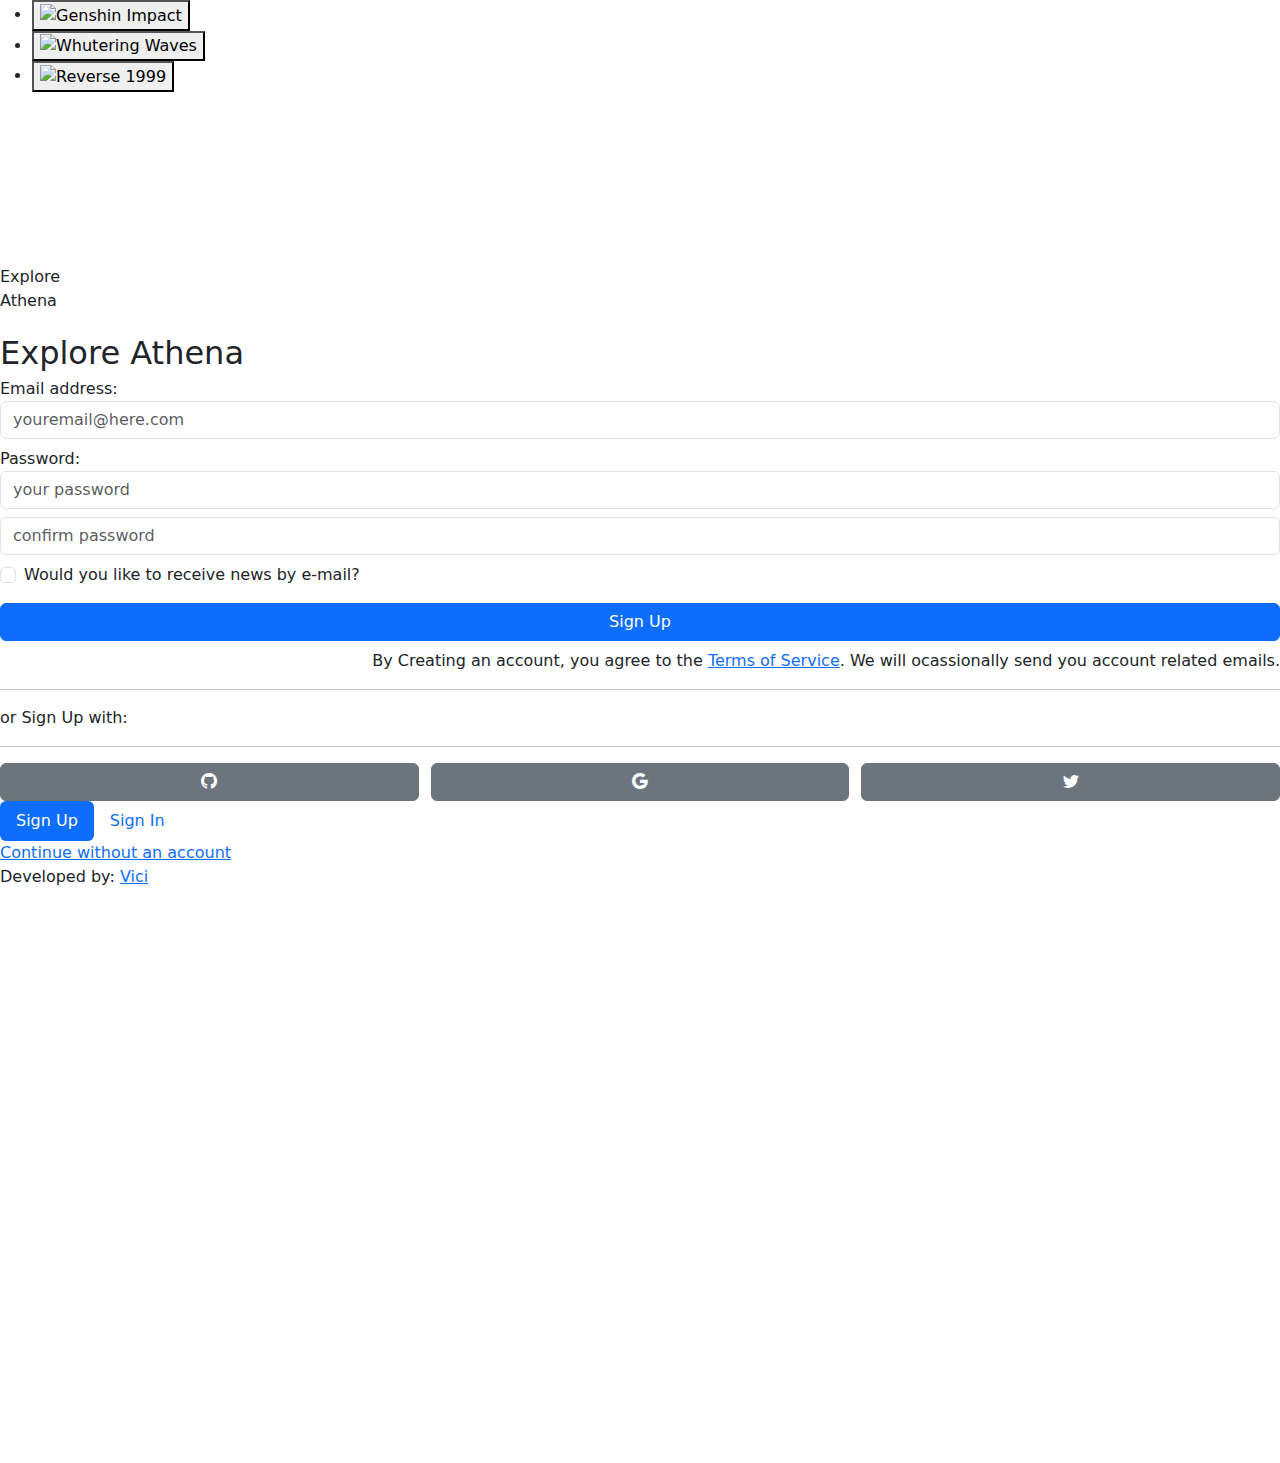
==== public/index.html @ e0874494 "v0.12b. Vercel hotfix" ====
<!DOCTYPE html>
<html lang="pt-BR">

<head>
	<!-- Starting -->
	<title>Re: Athena</title>
	<meta name="description" content="Project Re: Athena">
	<link rel="icon" type="image/x-icon" href="public/assets/common/logo/favicon.jpg">
	<meta name="author" content='Victor "Vici" Pires'>
	<meta name="keywords" content="design, web development, portfolio, games, genshin impact">
	<!-- Meta -->
	<meta charset="UTF-8">
	<meta name="viewport" content="width=device-width, initial-scale=1.0">
	<!-- Google Fonts -->
	<link rel="preconnect" href="https://fonts.googleapis.com">
	<link rel="preconnect" href="https://fonts.gstatic.com" crossorigin>
	<!-- Styles: Global -->
	<link rel="stylesheet" href="src/styles/global/badass.css">
	<link rel="stylesheet" href="src/styles/global/athena-library.css">
	<link rel="stylesheet" href="src/styles/fonts/all.css">
	<link rel="stylesheet" href="src/styles/gameSpecific/genshinImpact/views/desktop/home/modal-login.css">
	<!-- Styles: Index.html -->
	<link rel="stylesheet" href="src/styles/global/views/index/index.css">
	<link rel="stylesheet" href="src/styles/gameSpecific/genshinImpact/menu/menu-select.css">
	<!-- Bootstrap + FontAwesome git init -->
	<link href="https://cdn.jsdelivr.net/npm/bootstrap@5.3.1/dist/css/bootstrap.min.css" rel="stylesheet"
		integrity="sha384-4bw+/aepP/YC94hEpVNVgiZdgIC5+VKNBQNGCHeKRQN+PtmoHDEXuppvnDJzQIu9" crossorigin="anonymous">
	<link rel="stylesheet" href="https://cdn.jsdelivr.net/npm/bootstrap-icons@1.10.5/font/bootstrap-icons.css">
	<link rel="stylesheet" href="https://cdnjs.cloudflare.com/ajax/libs/font-awesome/6.0.0-beta3/css/all.min.css">
	<link rel="stylesheet" href="https://cdn.jsdelivr.net/npm/bootstrap@5.3.0/dist/css/bootstrap.min.css">
	<link rel="stylesheet"
		href="https://fonts.googleapis.com/css2?family=Material+Symbols+Rounded:opsz,wght,FILL,GRAD@20..48,100..700,0..1,-50..200">
</head>

<body>

	<div class="select-menu-area">
		<div class="select-menu-base">
			<div class="select-menu-content">
				<ul>
					<!-- Genshin Impact -->
					<li>
						<button class="select-menu-link menu-link-genshin active" type="button" data-game="genshin"
							data-bs-toggle="tooltip" data-bs-placement="right" data-bs-custom-class="select-menu-tooltip"
							data-bs-title="Genshin Impact">
							<img class="select-menu-icon active" alt="Genshin Impact"
								src="public/assets/common/logo/logo-genshin.png">
						</button>
					</li>
					<!-- Whutering Waves -->
					<li>
						<button class="select-menu-link menu-link-whutering offline" type="button" data-game="whutering"
							data-bs-toggle="tooltip" data-bs-placement="right" data-bs-custom-class="select-menu-tooltip"
							data-bs-title="Whutering Waves">
							<img class="select-menu-icon" alt="Whutering Waves"
								src="public/assets/common/logo/logo-whuteringwaves.png">
						</button>
					</li>
					<li>
						<!-- Reverse 1999 -->
						<button class="select-menu-link menu-link-reverse offline" type="button" data-game="reverse"
						data-bs-toggle="tooltip" data-bs-placement="right" data-bs-custom-class="select-menu-tooltip"
						data-bs-title="Reverse 1999">
						<img class="select-menu-icon" alt="Reverse 1999"
							src="public/assets/common/logo/logo-reverse.png">
					</button>
					</li>
				</ul>
			</div>
		</div>
	</div>

	<main class="index-content">


		<video id="backbg-indexVideo" class="video video-genshin active" autoplay muted loop
			src="public/assets/common/videos/intro-genshin.mp4" type="video/mp4"></video>
		<video id="backbg-indexVideo" class="video video-whutering hidden" autoplay muted loop
			src="public/assets/common/videos/intro-wuthering.mp4" type="video/mp4"></video>
		<video id="backbg-indexVideo" class="video video-reverse hidden" autoplay muted loop
		src="public/assets/common/videos/intro-reverse.mp4" type="video/mp4"></video>
		<!-- <video id="backbg-indexVideo hidden" class="video" autoplay muted loop src="../../../public/assets/common/videos/intro-wuthering.mp4" type="video/mp4"></video>-->

		<!-- Select Game Menu -->
		<div class="index-form">
			<div class="left">
				<div class="index-form-header">
					<div class="menu-logo">
						<div class="logo-text">
							<span>Explore</span>
							<p>Athena</p>
						</div>
					</div>
				</div>
				<div class="index-form-middle">
					<div>
						<h2 class="modal-title">Explore <span>Athena</span></h2>
						<!--<p class="modal-description">
							Welcome, player.
							By creating an account, you will agree to our terms of service and be
							ready to enjoy what Athena
							has to offer.</p>-->
					</div>

					<div class="tab-content" id="pills-tabContent">
						<div class="tab-pane fade show active" id="pills-home" role="tabpanel" aria-labelledby="pills-home-tab" tabindex="0">
							<div class="modal-login-area">
								<form>
									<div class="mb-2">
										<span class="modal-login-span">Email address:</span>
										<input type="email" class="form-control" id="exampleInputEmail1" aria-describedby="emailHelp"
											placeholder="youremail@here.com">
									</div>
									<div class="mb-2">
										<span class="modal-login-span">Password:</span>
										<input type="password" class="form-control" id="exampleInputPassword1" placeholder="your password">
									</div>
									<div class="mb-2">
										<input type="password" class="form-control" id="exampleInputPassword1"
											placeholder="confirm password">
									</div>
									<div class="mb-3 form-check">
										<input type="checkbox" class="form-check-input" id="loginUseremail">
										<label class="form-check-label modal-login-remembertext" for="loginUseremail">
											Would you like to receive news by e-mail?
										</label>
									</div>
									<button type="submit" class="btn btn-primary w-100 mb-2">Sign Up</button>
								</form>
								<div class="modal-footer">
									<p class="modal-footer-text">By Creating an account, you agree to the <a class="main-text-link main-link-outline" href="src/views/gameSpecific/genshinImpact/views/desktop/home.html">Terms of Service</a>. We will ocassionally send you account related emails.</p>
								</div>
								<div class="modal-register-options">
									<hr>
									<p>or Sign Up with:</p>
									<hr>
								</div>
								<div class="row">
									<div class="col pe-0">
										<button class="btn btn-secondary w-100">
											<i class="bi bi-github"></i>
										</button>
									</div>
									<div class="col pe-0">
										<button class="btn btn-secondary w-100">
											<i class="bi bi-google"></i>
										</button>
									</div>
									<div class="col">
										<button class="btn btn-secondary w-100">
											<i class="bi bi-twitter"></i>
										</button>
									</div>
								</div>
							</div>
						</div>

						<div class="tab-pane fade" id="pills-profile" role="tabpanel" aria-labelledby="pills-profile-tab" tabindex="0">
							<div class="tab-pane fade show active" id="pills-home" role="tabpanel" aria-labelledby="pills-home-tab" tabindex="0">
								<div class="modal-login-area">
									<form>
										<div class="mb-2">
											<span class="modal-login-span">Email address:</span>
											<input type="email" class="form-control" id="exampleInputEmail1" aria-describedby="emailHelp"
												placeholder="youremail@here.com">
										</div>
										<div class="mb-2">
											<span class="modal-login-span">Password:</span>
											<input type="password" class="form-control" id="exampleInputPassword1" placeholder="your password">
										</div>
										<div class="mb-2">
											<input type="password" class="form-control" id="exampleInputPassword1"
												placeholder="confirm password">
										</div>
										<div class="mb-3 form-check">
											<input type="checkbox" class="form-check-input" id="loginUseremail">
											<label class="form-check-label modal-login-remembertext" for="loginUseremail">
												Would you like to receive news by e-mail?
											</label>
										</div>
										<button type="submit" class="btn btn-primary w-100 mb-2">Sign In</button>
									</form>
									<div class="modal-footer">
										<p class="modal-footer-text">By Creating an account, you agree to the <a class="main-text-link main-link-outline" href="src/views/gameSpecific/genshinImpact/views/desktop/home.html">Terms of Service</a>. We will ocassionally send you account related emails.</p>
									</div>
									<div class="modal-register-options">
										<hr>
										<p>or Sign In with:</p>
										<hr>
									</div>
									<div class="row">
										<div class="col pe-0">
											<button class="btn btn-secondary w-100">
												<i class="bi bi-github"></i>
											</button>
										</div>
										<div class="col pe-0">
											<button class="btn btn-secondary w-100">
												<i class="bi bi-google"></i>
											</button>
										</div>
										<div class="col">
											<button class="btn btn-secondary w-100">
												<i class="bi bi-twitter"></i>
											</button>
										</div>
									</div>
								</div>
							</div>
						</div>

						<div class="index-form-nav">
							<ul class="nav nav-pills" id="pills-tab" role="tablist">
								<li class="nav-item" role="presentation">
									<button class="nav-link active" id="pills-home-tab" data-bs-toggle="pill" data-bs-target="#pills-home"
										type="button" role="tab" aria-controls="pills-home" aria-selected="true">Sign Up</button>
								</li>
								<li class="nav-item" role="presentation">
									<button class="nav-link" id="pills-profile-tab" data-bs-toggle="pill" data-bs-target="#pills-profile"
										type="button" role="tab" aria-controls="pills-profile" aria-selected="false">Sign In</button>
								</li>
							</ul>
						</div>
					</div>

					<div class="without-account">
						<a class="without-account-link" href="src/views/gameSpecific/genshinImpact/views/desktop/home.html">Continue without an account</a>
					</div>

				</div>

				<div class="index-form-footer">
					<span>Developed by: <a class="main-text-link main-link-outline" href="https://github.com/iamVici/reAthena">Vici</a></span>
				</div>

			</div>
			<div class="right">
				<div class="spotify-container">
					<iframe style="border-radius:12px"
						src="https://open.spotify.com/embed/track/0FVuyC9RP5MACjp4lgU3qZ?utm_source=generator&theme=0" width="100%"
						height="96px" frameBorder="0" allowfullscreen=""
						allow="autoplay; clipboard-write; encrypted-media; fullscreen; picture-in-picture" loading="lazy"></iframe>
				</div>
				<div class="right-genshin active">
					<div class="video-area">
						<div class="video-content">
							<video id="bg-indexVideo" class="video-genshin" autoplay muted loop src="public/assets/common/videos/intro-genshin.mp4" type="video/mp4">
								<div class="banner-shadow-bottom"></div>
								<div class="simple-frame-area">
									<div class="frame-description-area">
										<h4 class="event-title">Garden<br>of Memories</h4>
										<p class="event-intro">
											In the flowery fields of Mondstadt, a mysterious gardener appears cultivating golden flowers that
											seem to hold memories of ancient times. The Traveler is invited to explore this enchanted garden,
											where each harvested flower reveals fragments of the past. Participate in special collection
											challenges, interact with flower spirits, and unravel the
										</p>
										<a class="main-link main-link-outline">Read More <span>↗</span></a>
									</div>
								</div>
						</div>
					</div>
				</div>

				<div class="right-whutering hidden">
					<div class="video-area">
						<div class="video-content">
							<video id="bg-indexVideo" class="video-whutering" autoplay muted loop src="public/assets/common/videos/intro-wuthering.mp4" type="video/mp4">
								<div class="banner-shadow-bottom"></div>
								<div class="simple-frame-area">
									<div class="frame-description-area">
										<h4 class="event-title">Garden<br>of Memories</h4>
										<p class="event-intro">
											In the flowery fields of Mondstadt, a mysterious gardener appears cultivating golden flowers that
											seem to hold memories of ancient times. The Traveler is invited to explore this enchanted garden,
											where each harvested flower reveals fragments of the past. Participate in special collection
											challenges, interact with flower spirits, and unravel the
										</p>
										<a class="main-link main-link-outline">Read More <span>↗</span></a>
									</div>
								</div>
						</div>
					</div>
				</div>

				<div class="right-reverse hidden">
					<div class="video-area">
						<div class="video-content">
							<video id="bg-indexVideo" class="video-whutering" autoplay muted loop src="public/assets/common/videos/intro-reverse.mp4" type="video/mp4">
								<div class="banner-shadow-bottom"></div>
								<div class="simple-frame-area">
									<div class="frame-description-area">
										<h4 class="event-title">Garden<br>of Memories</h4>
										<p class="event-intro">
											In the flowery fields of Mondstadt, a mysterious gardener appears cultivating golden flowers that
											seem to hold memories of ancient times. The Traveler is invited to explore this enchanted garden,
											where each harvested flower reveals fragments of the past. Participate in special collection
											challenges, interact with flower spirits, and unravel the
										</p>
										<a class="main-link main-link-outline">Read More <span>↗</span></a>
									</div>
								</div>
						</div>
					</div>
				</div>

			</div>
		</div>
	</main>

	<!-- Bootstrap JS e Popper.js (necessários) -->
	<script src="https://cdn.jsdelivr.net/npm/@popperjs/core@2.11.8/dist/umd/popper.min.js"></script>
	<script src="https://cdn.jsdelivr.net/npm/bootstrap@5.3.0/dist/js/bootstrap.min.js"></script>

	<script>
		const tooltipTriggerList = document.querySelectorAll('[data-bs-toggle="tooltip"]')
		const tooltipList = [...tooltipTriggerList].map(tooltipTriggerEl => new bootstrap.Tooltip(tooltipTriggerEl))
	</script>
	<!-- Biblioteca jQuery -->
	<script src="https://code.jquery.com/jquery-3.6.0.min.js"></script>
	<!-- Biblioteca: Bootstrap -->
	<link rel="stylesheet" href="https://cdn.jsdelivr.net/npm/bootstrap@5.3.0/dist/css/bootstrap.min.css">
	<script src="https://ajax.googleapis.com/ajax/libs/jquery/3.3.1/jquery.min.js"></script>
	<script src="https://cdn.jsdelivr.net/npm/bootstrap@5.3.1/dist/js/bootstrap.bundle.min.js"></script>
	<script src="https://code.jquery.com/jquery-3.5.1.slim.min.js"></script>
	<script src="https://cdn.jsdelivr.net/npm/@popperjs/core@2.5.4/dist/umd/popper.min.js"></script>
	<script src="https://maxcdn.bootstrapcdn.com/bootstrap/4.5.2/js/bootstrap.min.js"></script>
	<!-- Components: Global -->
	<script rel="stylesheet" href="src/components/badass.js"></script>
	<script rel="stylesheet" href="src/components/global/common/clipboard.js"></script>
	<script rel="stylesheet" href="src/components/global/common/popover.js"></script>
	<script rel="stylesheet" href="src/components/global/common/side-scrolling.js"></script>
	<script rel="stylesheet" href="src/components/global/common/tooltip.js"></script>

	<script>
		document.addEventListener('DOMContentLoaded', function () {
			// Inicializa tooltips
			const tooltipTriggerList = document.querySelectorAll('[data-bs-toggle="tooltip"]');
			const tooltipList = [...tooltipTriggerList].map(tooltipTriggerEl => new bootstrap.Tooltip(tooltipTriggerEl));

			// Seleciona todos os botões do menu
			const menuButtons = document.querySelectorAll('.select-menu-link');

			// Função para atualizar interface baseado no jogo selecionado
			function updateInterface(selectedGame) {
				// Atualiza vídeos
				const allVideos = document.querySelectorAll('.video');
				allVideos.forEach(video => {
					video.classList.add('hidden');
					video.classList.remove('active');
				});
				const selectedVideo = document.querySelector(`.video-${selectedGame}`);
				if (selectedVideo) {
					selectedVideo.classList.remove('hidden');
					selectedVideo.classList.add('active');
				}

				// Atualiza divs right
				const allRightDivs = document.querySelectorAll('[class^="right-"]');
				allRightDivs.forEach(div => {
					div.classList.remove('active');
					div.classList.add('hidden');
				});
				const selectedRightDiv = document.querySelector(`.right-${selectedGame}`);
				if (selectedRightDiv) {
					selectedRightDiv.classList.remove('hidden');
					selectedRightDiv.classList.add('active');
				}
			}

			menuButtons.forEach(button => {
				button.addEventListener('click', function (e) {
					e.preventDefault();

					// Atualiza estados dos botões
					menuButtons.forEach(btn => {
						btn.classList.remove('active');
						btn.classList.add('offline');
						const img = btn.querySelector('.select-menu-icon');
						if (img) {
							img.classList.remove('active');
						}
					});

					// Ativa o botão selecionado
					this.classList.add('active');
					this.classList.remove('offline');
					const clickedImg = this.querySelector('.select-menu-icon');
					if (clickedImg) {
						clickedImg.classList.add('active');
					}

					// Atualiza toda a interface
					const selectedGame = this.dataset.game;
					updateInterface(selectedGame);
				});
			});
		});
	</script>


</body>

</html>
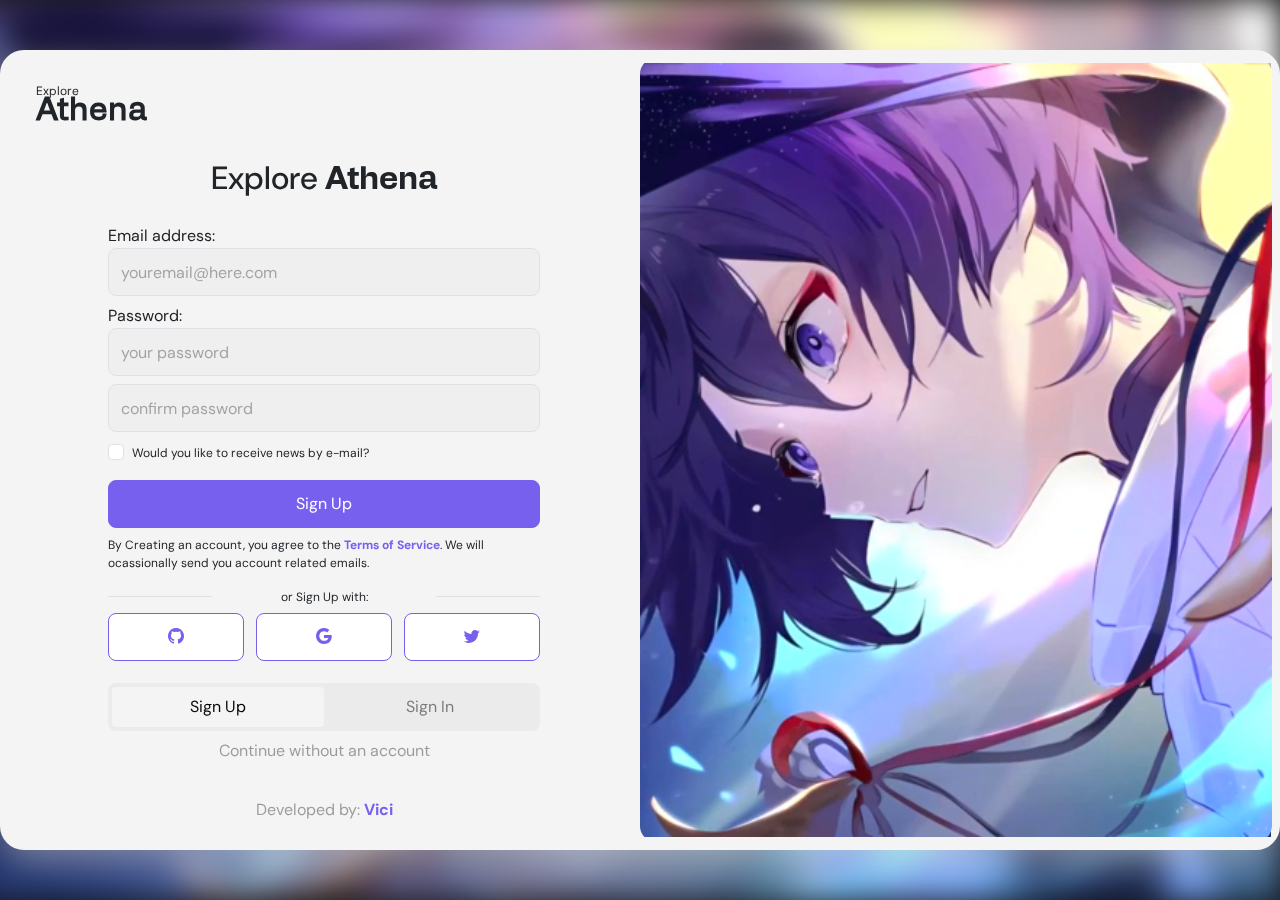
==== commit 87d4b842: "v0.15b. Fix: Vercel Page" ====
--- a/public/index.html
+++ b/public/index.html
@@ -2,27 +2,21 @@
 <html lang="pt-BR">
 
 <head>
-	<!-- Starting -->
 	<title>Re: Athena</title>
 	<meta name="description" content="Project Re: Athena">
-	<link rel="icon" type="image/x-icon" href="public/assets/common/logo/favicon.jpg">
+	<link rel="icon" type="image/x-icon" href="assets/common/logo/favicon.jpg">
 	<meta name="author" content='Victor "Vici" Pires'>
 	<meta name="keywords" content="design, web development, portfolio, games, genshin impact">
-	<!-- Meta -->
 	<meta charset="UTF-8">
 	<meta name="viewport" content="width=device-width, initial-scale=1.0">
-	<!-- Google Fonts -->
 	<link rel="preconnect" href="https://fonts.googleapis.com">
 	<link rel="preconnect" href="https://fonts.gstatic.com" crossorigin>
-	<!-- Styles: Global -->
-	<link rel="stylesheet" href="src/styles/global/badass.css">
-	<link rel="stylesheet" href="src/styles/global/athena-library.css">
-	<link rel="stylesheet" href="src/styles/fonts/all.css">
-	<link rel="stylesheet" href="src/styles/gameSpecific/genshinImpact/views/desktop/home/modal-login.css">
-	<!-- Styles: Index.html -->
-	<link rel="stylesheet" href="src/styles/global/views/index/index.css">
-	<link rel="stylesheet" href="src/styles/gameSpecific/genshinImpact/menu/menu-select.css">
-	<!-- Bootstrap + FontAwesome git init -->
+	<link rel="stylesheet" href="../src/styles/global/badass.css">
+	<link rel="stylesheet" href="../src/styles/global/athena-library.css">
+	<link rel="stylesheet" href="../src/styles/fonts/all.css">
+	<link rel="stylesheet" href="../src/styles/gameSpecific/genshinImpact/views/desktop/home/modal-login.css">
+	<link rel="stylesheet" href="../src/styles/global/views/index/index.css">
+	<link rel="stylesheet" href="../src/styles/gameSpecific/genshinImpact/menu/menu-select.css">
 	<link href="https://cdn.jsdelivr.net/npm/bootstrap@5.3.1/dist/css/bootstrap.min.css" rel="stylesheet"
 		integrity="sha384-4bw+/aepP/YC94hEpVNVgiZdgIC5+VKNBQNGCHeKRQN+PtmoHDEXuppvnDJzQIu9" crossorigin="anonymous">
 	<link rel="stylesheet" href="https://cdn.jsdelivr.net/npm/bootstrap-icons@1.10.5/font/bootstrap-icons.css">
@@ -38,32 +32,26 @@
 		<div class="select-menu-base">
 			<div class="select-menu-content">
 				<ul>
-					<!-- Genshin Impact -->
 					<li>
 						<button class="select-menu-link menu-link-genshin active" type="button" data-game="genshin"
 							data-bs-toggle="tooltip" data-bs-placement="right" data-bs-custom-class="select-menu-tooltip"
 							data-bs-title="Genshin Impact">
-							<img class="select-menu-icon active" alt="Genshin Impact"
-								src="public/assets/common/logo/logo-genshin.png">
+							<img class="select-menu-icon active" alt="Genshin Impact" src="assets/common/logo/logo-genshin.png">
 						</button>
 					</li>
-					<!-- Whutering Waves -->
 					<li>
 						<button class="select-menu-link menu-link-whutering offline" type="button" data-game="whutering"
 							data-bs-toggle="tooltip" data-bs-placement="right" data-bs-custom-class="select-menu-tooltip"
 							data-bs-title="Whutering Waves">
-							<img class="select-menu-icon" alt="Whutering Waves"
-								src="public/assets/common/logo/logo-whuteringwaves.png">
+							<img class="select-menu-icon" alt="Whutering Waves" src="assets/common/logo/logo-whuteringwaves.png">
 						</button>
 					</li>
 					<li>
-						<!-- Reverse 1999 -->
 						<button class="select-menu-link menu-link-reverse offline" type="button" data-game="reverse"
-						data-bs-toggle="tooltip" data-bs-placement="right" data-bs-custom-class="select-menu-tooltip"
-						data-bs-title="Reverse 1999">
-						<img class="select-menu-icon" alt="Reverse 1999"
-							src="public/assets/common/logo/logo-reverse.png">
-					</button>
+							data-bs-toggle="tooltip" data-bs-placement="right" data-bs-custom-class="select-menu-tooltip"
+							data-bs-title="Reverse 1999">
+							<img class="select-menu-icon" alt="Reverse 1999" src="assets/common/logo/logo-reverse.png">
+						</button>
 					</li>
 				</ul>
 			</div>
@@ -74,14 +62,11 @@
 
 
 		<video id="backbg-indexVideo" class="video video-genshin active" autoplay muted loop
-			src="public/assets/common/videos/intro-genshin.mp4" type="video/mp4"></video>
+			src="assets/common/videos/intro-genshin.mp4" type="video/mp4"></video>
 		<video id="backbg-indexVideo" class="video video-whutering hidden" autoplay muted loop
-			src="public/assets/common/videos/intro-wuthering.mp4" type="video/mp4"></video>
+			src="assets/common/videos/intro-wuthering.mp4" type="video/mp4"></video>
 		<video id="backbg-indexVideo" class="video video-reverse hidden" autoplay muted loop
-		src="public/assets/common/videos/intro-reverse.mp4" type="video/mp4"></video>
-		<!-- <video id="backbg-indexVideo hidden" class="video" autoplay muted loop src="../../../public/assets/common/videos/intro-wuthering.mp4" type="video/mp4"></video>-->
-
-		<!-- Select Game Menu -->
+			src="assets/common/videos/intro-reverse.mp4" type="video/mp4"></video>
 		<div class="index-form">
 			<div class="left">
 				<div class="index-form-header">
@@ -95,15 +80,11 @@
 				<div class="index-form-middle">
 					<div>
 						<h2 class="modal-title">Explore <span>Athena</span></h2>
-						<!--<p class="modal-description">
-							Welcome, player.
-							By creating an account, you will agree to our terms of service and be
-							ready to enjoy what Athena
-							has to offer.</p>-->
 					</div>
 
 					<div class="tab-content" id="pills-tabContent">
-						<div class="tab-pane fade show active" id="pills-home" role="tabpanel" aria-labelledby="pills-home-tab" tabindex="0">
+						<div class="tab-pane fade show active" id="pills-home" role="tabpanel" aria-labelledby="pills-home-tab"
+							tabindex="0">
 							<div class="modal-login-area">
 								<form>
 									<div class="mb-2">
@@ -128,7 +109,10 @@
 									<button type="submit" class="btn btn-primary w-100 mb-2">Sign Up</button>
 								</form>
 								<div class="modal-footer">
-									<p class="modal-footer-text">By Creating an account, you agree to the <a class="main-text-link main-link-outline" href="src/views/gameSpecific/genshinImpact/views/desktop/home.html">Terms of Service</a>. We will ocassionally send you account related emails.</p>
+									<p class="modal-footer-text">By Creating an account, you agree to the <a
+											class="main-text-link main-link-outline"
+											href="../src/views/gameSpecific/genshinImpact/views/desktop/home.html">Terms of
+											Service</a>. We will ocassionally send you account related emails.</p>
 								</div>
 								<div class="modal-register-options">
 									<hr>
@@ -155,8 +139,10 @@
 							</div>
 						</div>
 
-						<div class="tab-pane fade" id="pills-profile" role="tabpanel" aria-labelledby="pills-profile-tab" tabindex="0">
-							<div class="tab-pane fade show active" id="pills-home" role="tabpanel" aria-labelledby="pills-home-tab" tabindex="0">
+						<div class="tab-pane fade" id="pills-profile" role="tabpanel" aria-labelledby="pills-profile-tab"
+							tabindex="0">
+							<div class="tab-pane fade show active" id="pills-home" role="tabpanel" aria-labelledby="pills-home-tab"
+								tabindex="0">
 								<div class="modal-login-area">
 									<form>
 										<div class="mb-2">
@@ -166,7 +152,8 @@
 										</div>
 										<div class="mb-2">
 											<span class="modal-login-span">Password:</span>
-											<input type="password" class="form-control" id="exampleInputPassword1" placeholder="your password">
+											<input type="password" class="form-control" id="exampleInputPassword1"
+												placeholder="your password">
 										</div>
 										<div class="mb-2">
 											<input type="password" class="form-control" id="exampleInputPassword1"
@@ -181,7 +168,10 @@
 										<button type="submit" class="btn btn-primary w-100 mb-2">Sign In</button>
 									</form>
 									<div class="modal-footer">
-										<p class="modal-footer-text">By Creating an account, you agree to the <a class="main-text-link main-link-outline" href="src/views/gameSpecific/genshinImpact/views/desktop/home.html">Terms of Service</a>. We will ocassionally send you account related emails.</p>
+										<p class="modal-footer-text">By Creating an account, you agree to the <a
+												class="main-text-link main-link-outline"
+												href="../src/views/gameSpecific/genshinImpact/views/desktop/home.html">Terms
+												of Service</a>. We will ocassionally send you account related emails.</p>
 									</div>
 									<div class="modal-register-options">
 										<hr>
@@ -224,13 +214,16 @@
 					</div>
 
 					<div class="without-account">
-						<a class="without-account-link" href="src/views/gameSpecific/genshinImpact/views/desktop/home.html">Continue without an account</a>
+						<a class="without-account-link"
+							href="../src/views/gameSpecific/genshinImpact/views/desktop/home.html">Continue without an
+							account</a>
 					</div>
 
 				</div>
 
 				<div class="index-form-footer">
-					<span>Developed by: <a class="main-text-link main-link-outline" href="https://github.com/iamVici/reAthena">Vici</a></span>
+					<span>Developed by: <a class="main-text-link main-link-outline"
+							href="https://github.com/iamVici/reAthena">Vici</a></span>
 				</div>
 
 			</div>
@@ -244,20 +237,25 @@
 				<div class="right-genshin active">
 					<div class="video-area">
 						<div class="video-content">
-							<video id="bg-indexVideo" class="video-genshin" autoplay muted loop src="public/assets/common/videos/intro-genshin.mp4" type="video/mp4">
+							<video id="bg-indexVideo" class="video-genshin" autoplay muted loop
+								src="assets/common/videos/intro-genshin.mp4" type="video/mp4">
 								<div class="banner-shadow-bottom"></div>
 								<div class="simple-frame-area">
 									<div class="frame-description-area">
 										<h4 class="event-title">Garden<br>of Memories</h4>
 										<p class="event-intro">
-											In the flowery fields of Mondstadt, a mysterious gardener appears cultivating golden flowers that
-											seem to hold memories of ancient times. The Traveler is invited to explore this enchanted garden,
-											where each harvested flower reveals fragments of the past. Participate in special collection
+											In the flowery fields of Mondstadt, a mysterious gardener appears cultivating
+											golden flowers that
+											seem to hold memories of ancient times. The Traveler is invited to explore
+											this enchanted garden,
+											where each harvested flower reveals fragments of the past. Participate in
+											special collection
 											challenges, interact with flower spirits, and unravel the
 										</p>
 										<a class="main-link main-link-outline">Read More <span>↗</span></a>
 									</div>
 								</div>
+							</video>
 						</div>
 					</div>
 				</div>
@@ -265,20 +263,25 @@
 				<div class="right-whutering hidden">
 					<div class="video-area">
 						<div class="video-content">
-							<video id="bg-indexVideo" class="video-whutering" autoplay muted loop src="public/assets/common/videos/intro-wuthering.mp4" type="video/mp4">
+							<video id="bg-indexVideo" class="video-whutering" autoplay muted loop
+								src="assets/common/videos/intro-wuthering.mp4" type="video/mp4">
 								<div class="banner-shadow-bottom"></div>
 								<div class="simple-frame-area">
 									<div class="frame-description-area">
 										<h4 class="event-title">Garden<br>of Memories</h4>
 										<p class="event-intro">
-											In the flowery fields of Mondstadt, a mysterious gardener appears cultivating golden flowers that
-											seem to hold memories of ancient times. The Traveler is invited to explore this enchanted garden,
-											where each harvested flower reveals fragments of the past. Participate in special collection
+											In the flowery fields of Mondstadt, a mysterious gardener appears cultivating
+											golden flowers that
+											seem to hold memories of ancient times. The Traveler is invited to explore
+											this enchanted garden,
+											where each harvested flower reveals fragments of the past. Participate in
+											special collection
 											challenges, interact with flower spirits, and unravel the
 										</p>
 										<a class="main-link main-link-outline">Read More <span>↗</span></a>
 									</div>
 								</div>
+							</video>
 						</div>
 					</div>
 				</div>
@@ -286,20 +289,25 @@
 				<div class="right-reverse hidden">
 					<div class="video-area">
 						<div class="video-content">
-							<video id="bg-indexVideo" class="video-whutering" autoplay muted loop src="public/assets/common/videos/intro-reverse.mp4" type="video/mp4">
+							<video id="bg-indexVideo" class="video-whutering" autoplay muted loop
+								src="assets/common/videos/intro-reverse.mp4" type="video/mp4">
 								<div class="banner-shadow-bottom"></div>
 								<div class="simple-frame-area">
 									<div class="frame-description-area">
 										<h4 class="event-title">Garden<br>of Memories</h4>
 										<p class="event-intro">
-											In the flowery fields of Mondstadt, a mysterious gardener appears cultivating golden flowers that
-											seem to hold memories of ancient times. The Traveler is invited to explore this enchanted garden,
-											where each harvested flower reveals fragments of the past. Participate in special collection
+											In the flowery fields of Mondstadt, a mysterious gardener appears cultivating
+											golden flowers that
+											seem to hold memories of ancient times. The Traveler is invited to explore
+											this enchanted garden,
+											where each harvested flower reveals fragments of the past. Participate in
+											special collection
 											challenges, interact with flower spirits, and unravel the
 										</p>
 										<a class="main-link main-link-outline">Read More <span>↗</span></a>
 									</div>
 								</div>
+							</video>
 						</div>
 					</div>
 				</div>
@@ -308,7 +316,6 @@
 		</div>
 	</main>
 
-	<!-- Bootstrap JS e Popper.js (necessários) -->
 	<script src="https://cdn.jsdelivr.net/npm/@popperjs/core@2.11.8/dist/umd/popper.min.js"></script>
 	<script src="https://cdn.jsdelivr.net/npm/bootstrap@5.3.0/dist/js/bootstrap.min.js"></script>
 
@@ -316,21 +323,18 @@
 		const tooltipTriggerList = document.querySelectorAll('[data-bs-toggle="tooltip"]')
 		const tooltipList = [...tooltipTriggerList].map(tooltipTriggerEl => new bootstrap.Tooltip(tooltipTriggerEl))
 	</script>
-	<!-- Biblioteca jQuery -->
 	<script src="https://code.jquery.com/jquery-3.6.0.min.js"></script>
-	<!-- Biblioteca: Bootstrap -->
 	<link rel="stylesheet" href="https://cdn.jsdelivr.net/npm/bootstrap@5.3.0/dist/css/bootstrap.min.css">
 	<script src="https://ajax.googleapis.com/ajax/libs/jquery/3.3.1/jquery.min.js"></script>
 	<script src="https://cdn.jsdelivr.net/npm/bootstrap@5.3.1/dist/js/bootstrap.bundle.min.js"></script>
 	<script src="https://code.jquery.com/jquery-3.5.1.slim.min.js"></script>
 	<script src="https://cdn.jsdelivr.net/npm/@popperjs/core@2.5.4/dist/umd/popper.min.js"></script>
 	<script src="https://maxcdn.bootstrapcdn.com/bootstrap/4.5.2/js/bootstrap.min.js"></script>
-	<!-- Components: Global -->
-	<script rel="stylesheet" href="src/components/badass.js"></script>
-	<script rel="stylesheet" href="src/components/global/common/clipboard.js"></script>
-	<script rel="stylesheet" href="src/components/global/common/popover.js"></script>
-	<script rel="stylesheet" href="src/components/global/common/side-scrolling.js"></script>
-	<script rel="stylesheet" href="src/components/global/common/tooltip.js"></script>
+	<script src="../src/components/badass.js"></script>
+	<script src="../src/components/global/common/clipboard.js"></script>
+	<script src="../src/components/global/common/popover.js"></script>
+	<script src="../src/components/global/common/side-scrolling.js"></script>
+	<script src="../src/components/global/common/tooltip.js"></script>
 
 	<script>
 		document.addEventListener('DOMContentLoaded', function () {
--- a/src/styles/global/badass.css
+++ b/src/styles/global/badass.css
@@ -0,0 +1,120 @@
+body {
+  margin: 0;
+  padding: 0;
+  background-color: #181818 !important;
+  font-family: 'dmsans' !important;
+  cursor: default;
+}
+
+.material-symbols-rounded {
+  font-variation-settings:
+  'FILL' 1,
+  'wght' 400,
+  'GRAD' 0,
+  'opsz' 24
+}
+
+/* width */
+::-webkit-scrollbar {
+  width: 8px;
+}
+
+/* Track */
+::-webkit-scrollbar-track {
+  border-radius: 10px;
+  background-color: #414141;
+  padding: 4px;
+  border-radius: 1px solid #d1dbe3;
+}
+ 
+/* Handle */
+::-webkit-scrollbar-thumb {
+  background: #d1dbe3; 
+  border-radius: 16px;
+}
+
+/* Handle on hover */
+::-webkit-scrollbar-thumb:hover {
+  background: #d1dbe3; 
+}
+
+.p, p {
+  margin-bottom: 8px !important;
+}
+
+.h1, h1 {
+  margin: 0 !important;
+}
+
+.h2, h2 {
+  margin: 0 !important;
+}
+
+.h3, h3 {
+  margin: 0 !important;
+}
+
+.h4, h4 {
+  margin: 0 !important;
+}
+
+li {
+  text-decoration: none !important;
+  list-style: none !important;
+}
+
+ul {
+  margin: 0 !important;
+}
+
+button {
+  outline: none !important;
+  box-shadow: none !important;
+  background-color: none !important;
+}
+
+button:focus {
+  outline: none !important;
+  box-shadow: none !important; 
+  background-color: none !important;
+}
+
+button:active {
+  outline: none !important;
+  background-color: none !important;
+  box-shadow: none !important; 
+}
+
+a {
+  outline: none !important;
+  box-shadow: none !important;
+  background-color: none !important;
+}
+
+a:focus {
+  outline: none !important;
+  box-shadow: none !important; 
+  background-color: none !important;
+}
+
+a:active {
+  outline: none !important;
+  background-color: none !important;
+  box-shadow: none !important; 
+}
+
+.event-green {
+  background: linear-gradient(to bottom, rgba(0, 0, 0, 0) 50%, rgba(30, 241, 164, 0.1) 100%);
+}
+
+.event-blue {
+  background: linear-gradient(to bottom, rgba(0, 0, 0, 0) 50%, rgba(69, 30, 241, 0.1) 100%);
+}
+
+.event-indigo {
+  background: linear-gradient(to bottom, rgba(0, 0, 0, 0) 50%, var(--myindigo-40) 100%);
+}
+
+.event-yellow {
+  background: linear-gradient(to bottom, rgba(0, 0, 0, 0) 50%, var(--myyellow-40) 100%);
+}--- a/src/styles/global/athena-library.css
+++ b/src/styles/global/athena-library.css
@@ -0,0 +1,239 @@
+:root {
+  --myred: #ee4242;
+  --myred-95: #ee4242f0;
+  --myred-90: #ee4242e0;
+  --myred-85: #ee4242d0;
+  --myred-80: #ee4242c0;
+  --myred-75: #ee4242b0;
+  --myred-70: #ee4242a0;
+  --myred-65: #ee424290;
+  --myred-60: #ee424280;
+  --myred-55: #ee424270;
+  --myred-50: #ee424260;
+  --myred-45: #ee424250;
+  --myred-40: #ee424240;
+  --myred-30: #ee424230;
+  --myred-20: #ee424220;
+  --myred-10: #ee424210;
+
+  --myblue: #3983fc;
+  --myblue-95: #3983fcf0;
+  --myblue-90: #3983fce0;
+  --myblue-85: #3983fcd0;
+  --myblue-80: #3983fcc0;
+  --myblue-75: #3983fcb0;
+  --myblue-70: #3983fca0;
+  --myblue-65: #3983fc90;
+  --myblue-60: #3983fc80;
+  --myblue-55: #3983fc70;
+  --myblue-50: #3983fc60;
+  --myblue-45: #3983fc50;
+  --myblue-40: #3983fc40;
+  --myblue-30: #3983fc30;
+  --myblue-20: #3983fc20;
+  --myblue-10: #3983fc10;
+
+  --myblack: #070707;
+  --mywhite: #f4f4f4;
+  --mygray: #d0d0d0;
+
+  --mypink: #eb0a8a;
+  --mypink-95: #eb0a8af0;
+  --mypink-90: #eb0a8ae0;
+  --mypink-85: #eb0a8ad0;
+  --mypink-80: #eb0a8ac0;
+  --mypink-75: #eb0a8ab0;
+  --mypink-70: #eb0a8aa0;
+  --mypink-65: #eb0a8a90;
+  --mypink-60: #eb0a8a80;
+  --mypink-55: #eb0a8a70;
+  --mypink-50: #eb0a8a60;
+  --mypink-45: #eb0a8a50;
+  --mypink-40: #eb0a8a40;
+  --mypink-30: #eb0a8a30;
+  --mypink-20: #eb0a8a20;
+  --mypink-10: #eb0a8a10;
+
+  --mygreen: #54f0ac;
+  --mygreen-90: #54f0ac90;
+  --mygreen-80: #54f0ac80;
+  --mygreen-70: #54f0ac70;
+  --mygreen-60: #54f0ac60;
+  --mygreen-50: #54f0ac50;
+  --mygreen-40: #54f0ac40;
+  --mygreen-30: #54f0ac30;
+  --mygreen-20: #54f0ac20;
+  --mygreen-10: #54f0ac10;
+
+  --myindigo: #7760ee;
+  --myindigo-95: #7760eef0;
+  --myindigo-90: #7760eee0;
+  --myindigo-85: #7760eed0;
+  --myindigo-80: #7760eec0;
+  --myindigo-75: #7760eeb0;
+  --myindigo-70: #7760eea0;
+  --myindigo-65: #7760ee90;
+  --myindigo-60: #7760ee80;
+  --myindigo-55: #7760ee70;
+  --myindigo-50: #7760ee60;
+  --myindigo-45: #7760ee50;
+  --myindigo-40: #7760ee40;
+  --myindigo-30: #7760ee30;
+  --myindigo-20: #7760ee20;
+  --myindigo-10: #7760ee10;
+
+  --mygold: #ffbc1c;
+  --mygold-95: #ffbc1cf0;
+  --mygold-90: #ffbc1ce0;
+  --mygold-85: #ffbc1cd0;
+  --mygold-80: #ffbc1cc0;
+  --mygold-75: #ffbc1cb0;
+  --mygold-70: #ffbc1ca0;
+  --mygold-65: #ffbc1c90;
+  --mygold-60: #ffbc1c80;
+  --mygold-55: #ffbc1c70;
+  --mygold-50: #ffbc1c60;
+  --mygold-45: #ffbc1c50;
+  --mygold-40: #ffbc1c40;
+  --mygold-30: #ffbc1c30;
+  --mygold-20: #ffbc1c20;
+  --mygold-10: #ffbc1c10;
+
+  --myyellow: #fbe560;
+  --myyellow-95: #fbe560f0;
+  --myyellow-90: #fbe560e0;
+  --myyellow-85: #fbe560d0;
+  --myyellow-80: #fbe560c0;
+  --myyellow-75: #fbe560b0;
+  --myyellow-70: #fbe560a0;
+  --myyellow-65: #fbe56090;
+  --myyellow-60: #fbe56080;
+  --myyellow-55: #fbe56070;
+  --myyellow-50: #fbe56060;
+  --myyellow-45: #fbe56050;
+  --myyellow-40: #fbe56040;
+  --myyellow-30: #fbe56030;
+  --myyellow-20: #fbe56020;
+  --myyellow-10: #fbe56010;
+
+  --myblack: #070707;
+  --myblack-95: #070707f0;
+  --myblack-90: #070707e0;
+  --myblack-85: #070707d0;
+  --myblack-80: #070707c0;
+  --myblack-75: #070707b0;
+  --myblack-70: #070707a0;
+  --myblack-65: #07070790;
+  --myblack-60: #07070780;
+  --myblack-55: #07070770;
+  --myblack-50: #07070760;
+  --myblack-45: #07070750;
+  --myblack-40: #07070740;
+  --myblack-30: #07070730;
+  --myblack-20: #07070720;
+  --myblack-10: #07070710;
+
+  --mywhite: #f4f4f4;
+  --mywhite-95: #f4f4f4f0;
+  --mywhite-90: #f4f4f4e0;
+  --mywhite-85: #f4f4f4d0;
+  --mywhite-80: #f4f4f4c0;
+  --mywhite-75: #f4f4f4b0;
+  --mywhite-70: #f4f4f4a0;
+  --mywhite-65: #f4f4f490;
+  --mywhite-60: #f4f4f480;
+  --mywhite-55: #f4f4f470;
+  --mywhite-50: #f4f4f460;
+  --mywhite-45: #f4f4f450;
+  --mywhite-40: #f4f4f440;
+  --mywhite-30: #f4f4f430;
+  --mywhite-20: #f4f4f420;
+  --mywhite-10: #f4f4f410;
+
+  --mygray: #d0d0d0;
+  --mygray-95: #d0d0d0f0;
+  --mygray-90: #d0d0d0e0;
+  --mygray-85: #d0d0d0d0;
+  --mygray-80: #d0d0d0c0;
+  --mygray-75: #d0d0d0b0;
+  --mygray-70: #d0d0d0a0;
+  --mygray-65: #d0d0d090;
+  --mygray-60: #d0d0d080;
+  --mygray-55: #d0d0d070;
+  --mygray-50: #d0d0d060;
+  --mygray-45: #d0d0d050;
+  --mygray-40: #d0d0d040;
+  --mygray-30: #d0d0d030;
+  --mygray-20: #d0d0d020;
+  --mygray-10: #d0d0d010;
+}
+
+.myblack{
+  color: var(--myblack);
+}
+  
+.myred{
+  color: var(--myred);
+}
+
+.mywhite{
+  color: var(--mywhite);
+}
+
+.myyellow{
+  color: var(--myyellow);
+}
+
+.mygreen{
+  color: var(--mygreen);
+}
+
+.myblack{
+  color: var(--myblack);
+}
+
+.mygold{
+  color: var(--mygold);
+}
+
+.mypink {
+  color: var(--mypink);
+}
+
+.mybgwhite{
+  background-color: var(--mywhite);
+}
+
+.mybggreen{
+  background-color: var(--mygreen);
+}
+
+.mybgblack{
+  background-color: var(--myblack);
+}
+  
+.mybgred{
+  background-color: var(--myred);
+}
+
+.mybgblue{
+  background-color: var(--myblue);
+}
+
+.mybggold{
+  background-color: var(--mygold);
+}
+
+.mybgpink {
+  background-color: var(--mypink);
+}
+
+.mybgyellow {
+  background-color: var(--myyellow) !important;
+  border-color: var(--myyellow) !important;
+  color: var(--myblack) !important;
+}
+
+*{
+  --myoldred: #e93c40;
+}--- a/src/styles/fonts/all.css
+++ b/src/styles/fonts/all.css
@@ -0,0 +1,11 @@
+@import url('alfabet.css');
+@import url('bahnschrift.css');
+@import url('clash-display.css');
+@import url('dmsans.css');
+@import url('ep-stellari.css');
+@import url('evangelion.css');
+@import url('trap.css');
+@import url('krylon.css');
+@import url('syne.css');
+@import url('voga.css');
+@import url('wave.css');--- a/src/styles/gameSpecific/genshinImpact/views/desktop/home/modal-login.css
+++ b/src/styles/gameSpecific/genshinImpact/views/desktop/home/modal-login.css
@@ -0,0 +1,166 @@
+.modal-login .modal-header {
+  border-bottom: 0 !important;
+  border-radius: 24px !important;
+}
+
+.modal-login .modal-header .btn-close {
+
+}
+
+.modal-login .modal-content {
+  border-radius: 24px;
+}
+
+.modal-login .modal-body {
+  height: 440px;
+}
+
+.modal-login-left {
+  
+}
+
+.modal-login-left-background {
+  background-position: center center;
+  background-size: cover;
+  background-repeat: no-repeat;
+  height: 410px;
+  border-radius: 16px;
+}
+
+.modal-login-left-char {
+  background-position: top center;
+  background-size: cover;
+  background-repeat: no-repeat;
+  width: 540px;
+  overflow: hidden;
+  height: 440px;
+  scale: 1;
+  top: -30px;
+  left: -64px;
+  position: relative;
+  filter: drop-shadow(10px 10px 10px rgba(0, 0, 0, 0.05));
+}
+
+.modal-login-right {
+  z-index: 999;
+  position: relative;
+}
+
+.modal-login-area {
+  padding: 0 40px;
+  height: 380px;
+  align-content: center;
+}
+
+.modal-login-area .form-control {
+  height: 48px;
+  border-radius: 8px;
+  background-color: var(--mygray-20);
+}
+
+.modal-login-header-text {
+  color: var(--mygray);
+  text-transform: uppercase;
+  font-size: 14px;
+  margin: 0 !important;
+  padding: 0;
+  line-height: 1;
+}
+
+.modal-login-right .btn-close {
+  z-index: 999;
+  position: relative;
+  font-size: 10px !important;
+  color: black !important;
+  opacity: 1 !important;
+}
+
+.modal-login-title {
+  font-weight: bold;
+  margin-bottom: 16px !important;
+  text-align: center;
+}
+
+.btn-primary {
+  background-color: var(--myindigo) !important;
+  padding: 4px 8px !important;
+  border-radius: 8px !important;
+  border: 1px solid var(--myindigo) !important;
+  color: #fff !important;
+  font-weight: bold;
+  height: 48px;
+  font-weight: bold;
+  display: flex;
+  vertical-align: middle;
+  transition: 800ms;
+}
+
+.btn-primary:hover {
+  background-color: var(--myindigo-90) !important;
+  border: 1px solid var(--myindigo-90) !important;
+  transition: 800ms;
+}
+
+.modal-login-moremethods {
+  display: flex;
+}
+
+.modal-login-moremethods hr {
+  height: 2px;
+  width: auto;
+}
+
+.modal-login .form-check-label {
+  color: var(--myblack-60)
+}
+
+.modal-login-remembertext {
+  font-size: 12px;
+}
+
+.btn-secondary {
+  background-color: white !important;
+  padding: 4px 8px !important;
+  border-radius: 8px !important;
+  border: 1px solid var(--myindigo) !important;
+  color: var(--myindigo) !important;
+  font-weight: bold;
+  height: 48px;
+  font-weight: bold;
+  display: flex;
+  vertical-align: middle;
+  transition: 800ms;
+}
+
+.btn-secondary:hover {
+  background-color: var(--myindigo-10) !important;
+  transition: 800ms;
+}
+
+.form-check-input:checked {
+  background-color: var(--myindigo) !important;
+  border-color: var(--myindigo) !important;
+}
+
+::placeholder {
+  opacity: 0.5 !important; 
+}
+
+*:focus {
+  box-shadow: 0 0 0 2px var(--myindigo-20) !important;
+  border-color: var(--myindigo) !important;
+}
+
+.modal-dialog {
+  display: block !important;
+  align-content: center !important;
+}
+
+.modal-login-header-area {
+  margin-bottom: 8px;
+}
+
+.modal-footer {
+  font-family: 'dmsans';
+  font-size: 12px;
+}--- a/src/styles/global/views/index/index.css
+++ b/src/styles/global/views/index/index.css
@@ -0,0 +1,344 @@
+.active {
+  display: block !important;
+}
+
+.hidden {
+  display: none !important;
+}
+
+.menu-logo {
+  display: flex;
+  align-items: center;
+  margin-right: auto;
+  max-width: 200px; 
+  min-width: 200px;
+}
+
+.logo-text {
+  margin-left: 8px;
+}
+
+.logo-text span {
+  font-size: 12px;
+  line-height: 1;
+}
+
+.logo-text p {
+  font-weight: bold;
+  font-size: 32px;
+  font-family: 'alfabet-regular' !important;
+  line-height: 1;
+  margin-top: -8px !important;
+  margin-bottom: 0 !important;
+}
+
+.index-form-header {
+  display: flex;
+  text-align: left;
+}
+
+.index-form-footer {
+  display: flex;
+  text-align: center;
+  align-self: center;
+  font-family: 'dmsans';
+  color: var(--myblack-50);
+}
+
+.index-content {
+  width: 100vw;
+  height: 100vh;
+  max-width: 100vw;
+  max-height: 100vh;
+  overflow: hidden;
+  display: flex;
+  align-content: center;
+  text-align: -webkit-center;
+  justify-content: center;
+}
+
+.index-form {
+ border: 8px solid var(--mywhite);*/
+  padding: 16px;
+  border-radius: 24px;
+  background-color: var(--mywhite);
+  box-shadow: 0 12px 39px 0 rgba(198, 198, 198, .55);
+  position: relative;
+  z-index: 999;
+  max-height: 800px;
+  width: 1280px;
+  display: flex;
+  place-self: center;
+  overflow: hidden;
+}
+
+.home-body {
+  display: flex;
+  width: 100vw;
+  height: 100vh;
+  max-width: 100vw;
+  max-height: 100vh;
+  text-align: center;
+  overflow: hidden;
+}
+
+.left {
+  display: flex;
+  flex-direction: column;
+  width: 50%;
+  padding: 20px;
+  overflow: hidden;
+}
+
+.right {
+  display: flex;
+  width: 50%;
+  overflow: hidden;
+  align-items: center;
+  border-radius: 16px;
+}
+
+.video-content {
+  height: 100vh;
+  background-size: cover;
+  position: relative;
+  background-size: cover;
+  filter: saturate(1.5);
+  object-fit: cover;
+  left: 0;
+  right: -1200px;
+  margin-right: 1200px;
+  top: 0;
+  bottom: 0;
+}
+
+#bg-indexVideo {
+  margin-left: -1200px;
+}
+
+#backbg-indexVideo {
+  position: fixed;
+  right: 0;
+  bottom: 0;
+  min-width: 100%;
+  min-height: 100%;
+  object-fit: fill;
+  -webkit-filter: blur(16px);
+  -moz-filter: blur(16px);
+  -o-filter: blur(16px);
+  -ms-filter: blur(16px);
+  filter: blur(16px);
+}
+
+.video-whutering{
+  filter: saturate(0.8), blur(16px) !important;
+}
+
+.video-content .video-genshin {
+  right: 0;
+  bottom: 0;
+  min-width: 100%;
+  min-height: 100%;
+  scale: 0.86;
+  position: relative;
+  left: 160px;
+  filter: saturate(0.8);
+  margin-right: -1400px;
+  height: 800px;
+}
+
+.form-check {
+  cursor: pointer !important;
+}
+
+.video-content .video-whutering {
+  right: 0;
+  bottom: 0;
+  min-width: 100%;
+  min-height: 100%;
+  scale: 0.9;
+  position: relative;
+  left: 160px;
+  filter: saturate(0.8);
+  margin-right: -1400px;
+  height: 800px;
+}
+
+.modal-title {
+  font-family: 'dmsans';
+  font-size: 32px;
+  text-align: center;
+}
+
+.modal-title span {
+  font-family: 'alfabet-bold' !important;
+}
+
+.modal-description {
+  font-size: 16px;
+  text-align: center;
+}
+
+.index-form-middle {
+  display: flex;
+  flex-direction: column;
+  padding: 0 80px;
+  margin: auto 0;
+  text-align: left;
+}
+
+.modal-register-options {
+  display: flex;
+  text-align: center;
+  align-self: center;
+  align-items: center;
+  align-items: center;
+  justify-content: space-between;
+}
+
+.modal-register-options p {
+  font-family: 'dmsans';
+  font-size: 12px;
+  margin: 4px 8px !important;
+}
+
+.modal-register-options hr{
+  color: var(--myblack-50);
+  width: 104px;
+}
+
+.index-form-nav {
+  width: 100%;
+  display: flex;
+  background-color: var(--mygray-40);
+  padding: 4px;
+  border-radius: 8px;
+}
+
+.nav.nav-pills {
+  width: 100%;
+}
+
+.form-check-input,.modal-login-remembertext {
+  cursor: pointer !important;
+}
+
+.nav-link {
+  color: var(--myblack-60) !important;
+  font-size: 12px !important;
+}
+
+.nav-link.active {
+  width: 150px;
+  background-color: var(--mywhite) !important;
+  color: var(--myblack) !important;
+  border-radius: 4px !important;
+}
+
+.nav-item {
+  width: 50%;
+  display: flex;
+}
+
+.nav-item button {
+  width: 100% !important;
+  font-size: 16px !important;
+  font-family: 'dmsans';
+}
+
+.modal-register-area {
+  height: 480px;
+  padding: 0;
+}
+
+.modal-login-area {
+  height: 480px;
+  padding: 0;
+}
+
+.spotify-container {
+  width: 320px;
+  position: absolute;
+  top: auto;
+  left: auto;
+  right: 0;
+  bottom: -8px;
+  margin: 0 32px 16px 0;
+  z-index: 99;
+}
+
+.main-text-link {
+  align-items: center;
+  align-content: center;
+  justify-content: center;
+  background-color: var(--myindigo-20);
+  color: var(--myindigo) !important;
+  padding: 4px 12px;
+  font-size: 16px;
+  min-height: 42px;
+  border-radius: 4px;
+  text-decoration: none !important;
+  font-weight: bolder;
+  cursor: pointer;
+  line-height: 1;
+  transition: 800ms;
+}
+
+.main-text-link:hover {
+  background-color: var(--myindigo-60);
+  transition: 800ms;
+}
+
+.main-link-outline {
+  background-color: transparent !important;
+  color: var(--myindigo) !important;
+  font-size: 12px !important;
+  padding: 0 !important;
+  text-decoration: none !important;
+  transition: 400ms !important;
+}
+
+.main-link-outline:hover {
+  background-color: transparent !important;
+  color: var(--myindigo-80) !important;
+  transition: 400ms !important;
+}
+
+.without-account {
+  display: flex;
+  text-align: center;
+  margin: 0 auto;
+  padding: 8px;
+}
+
+.without-account-link {
+  font-family: 'dmsans';
+  color: var(--myblack-50);
+  text-decoration: none !important;
+  transition: 400ms !important;
+}
+
+.without-account-link:hover {
+  color: var(--myindigo-80) !important;
+  text-decoration: none !important;
+  transition: 400ms !important;
+}
+
+.select-menu-link {
+  border: none !important;
+  padding: 0 !important;
+}
+
+.index-form-footer a {
+  font-family: 'dmsans';
+  font-size: 16px !important;
+  color: var(--myblack-50);
+  text-decoration: none !important;
+  transition: 400ms !important;
+}
+
+.index-form-footer a:hover {
+  color: var(--myindigo-80) !important;
+  text-decoration: none !important;
+  transition: 400ms !important;
+}--- a/src/styles/gameSpecific/genshinImpact/menu/menu-select.css
+++ b/src/styles/gameSpecific/genshinImpact/menu/menu-select.css
@@ -0,0 +1,109 @@
+@media only screen and (max-width: 1920px) {
+  .select-menu-base.reduced {
+    display: block;
+  }
+  .select-menu-base.full {
+    display: none !important;
+  }
+}
+
+@media only screen and (min-width: 1920px) {
+  .select-menu-base.reduced {
+    display: none !important;
+  }
+  .select-menu-base.full {
+    display: block !important;
+  }
+}
+
+.select-menu-area {
+  max-width: 1920px;
+}
+
+.select-menu-base {
+  position: fixed;
+  top: 42%;
+  z-index: 999;
+  will-change: transform;
+  height: 200px;
+  display: flex;
+  align-self: center;
+  align-content: center;
+}
+
+.select-menu-content {
+  background-color: #fff;
+  box-shadow: 0 12px 39px 0 rgba(198, 198, 198, .55);
+  border: 1px solid #d3def2;
+  padding: 12px 8px;
+  border-radius: 0 24px 24px 0;
+  align-self: center;
+  align-content: center;
+}
+
+.select-menu-base img {
+  width: 40px;
+  height: 40px;
+  margin: 4px 0;
+  background-position: center;
+  background-size: contain;
+  padding: 0;
+  border-radius: 50%;
+}
+
+.select-menu-base ul {
+  list-style: none;
+  margin: 0;
+  padding: 0;
+}
+
+.select-menu-base hr {
+  margin: 4px 0;
+  width: 100%;
+  border: 1px solid #fefefe;
+}
+
+.select-menu-tooltip {
+  --bs-tooltip-bg: var(--myindigo) !important;
+  --bs-tooltip-color: white !important;
+  z-index: 1000;
+  box-shadow: rgba(100, 100, 111, 0.2) 0px 7px 29px 0px;
+}
+
+.select-menu-icon {
+  transition: 600ms;
+}
+
+.select-menu-icon:hover {
+  scale: 1.2;
+  transition: 600ms;
+}
+
+.select-menu-link {
+  background-color: transparent !important;
+}
+
+.select-menu-link.offline {
+  background-color: transparent !important;
+}
+
+.select-menu-link.offline .select-menu-icon:hover {
+  scale: 1 !important;
+  transition: 600ms;
+  background-color: transparent;
+}
+
+.select-menu-icon.active {
+  scale: 1.2;
+  border: 1px solid #d3def2;
+  box-shadow: 0 12px 39px 0 rgba(198, 198, 198, .55);
+}
+
+.select-menu-link.offline img{
+  filter: grayscale(1);
+  background-color: transparent;
+}
+
+.select-menu-tooltip.offline{
+  --bs-tooltip-bg: #c1c1c1 !important;
+}
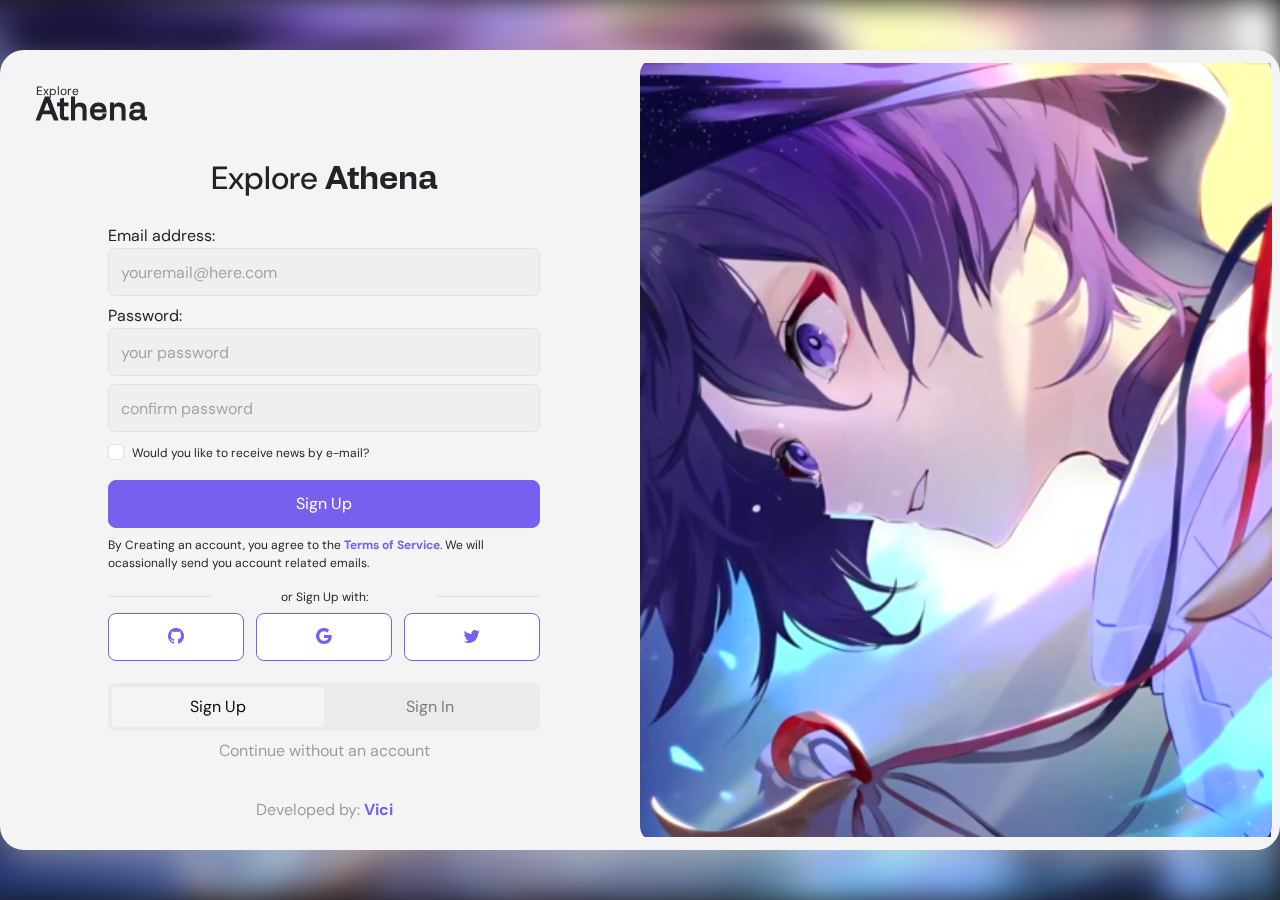
==== commit c4eafc3b: "v0.16b. Fix: Vercel Page" ====
--- a/public/index.html
+++ b/public/index.html
@@ -335,6 +335,7 @@
 	<script src="../src/components/global/common/popover.js"></script>
 	<script src="../src/components/global/common/side-scrolling.js"></script>
 	<script src="../src/components/global/common/tooltip.js"></script>
+	<script src="vercel.json"></script>
 
 	<script>
 		document.addEventListener('DOMContentLoaded', function () {
